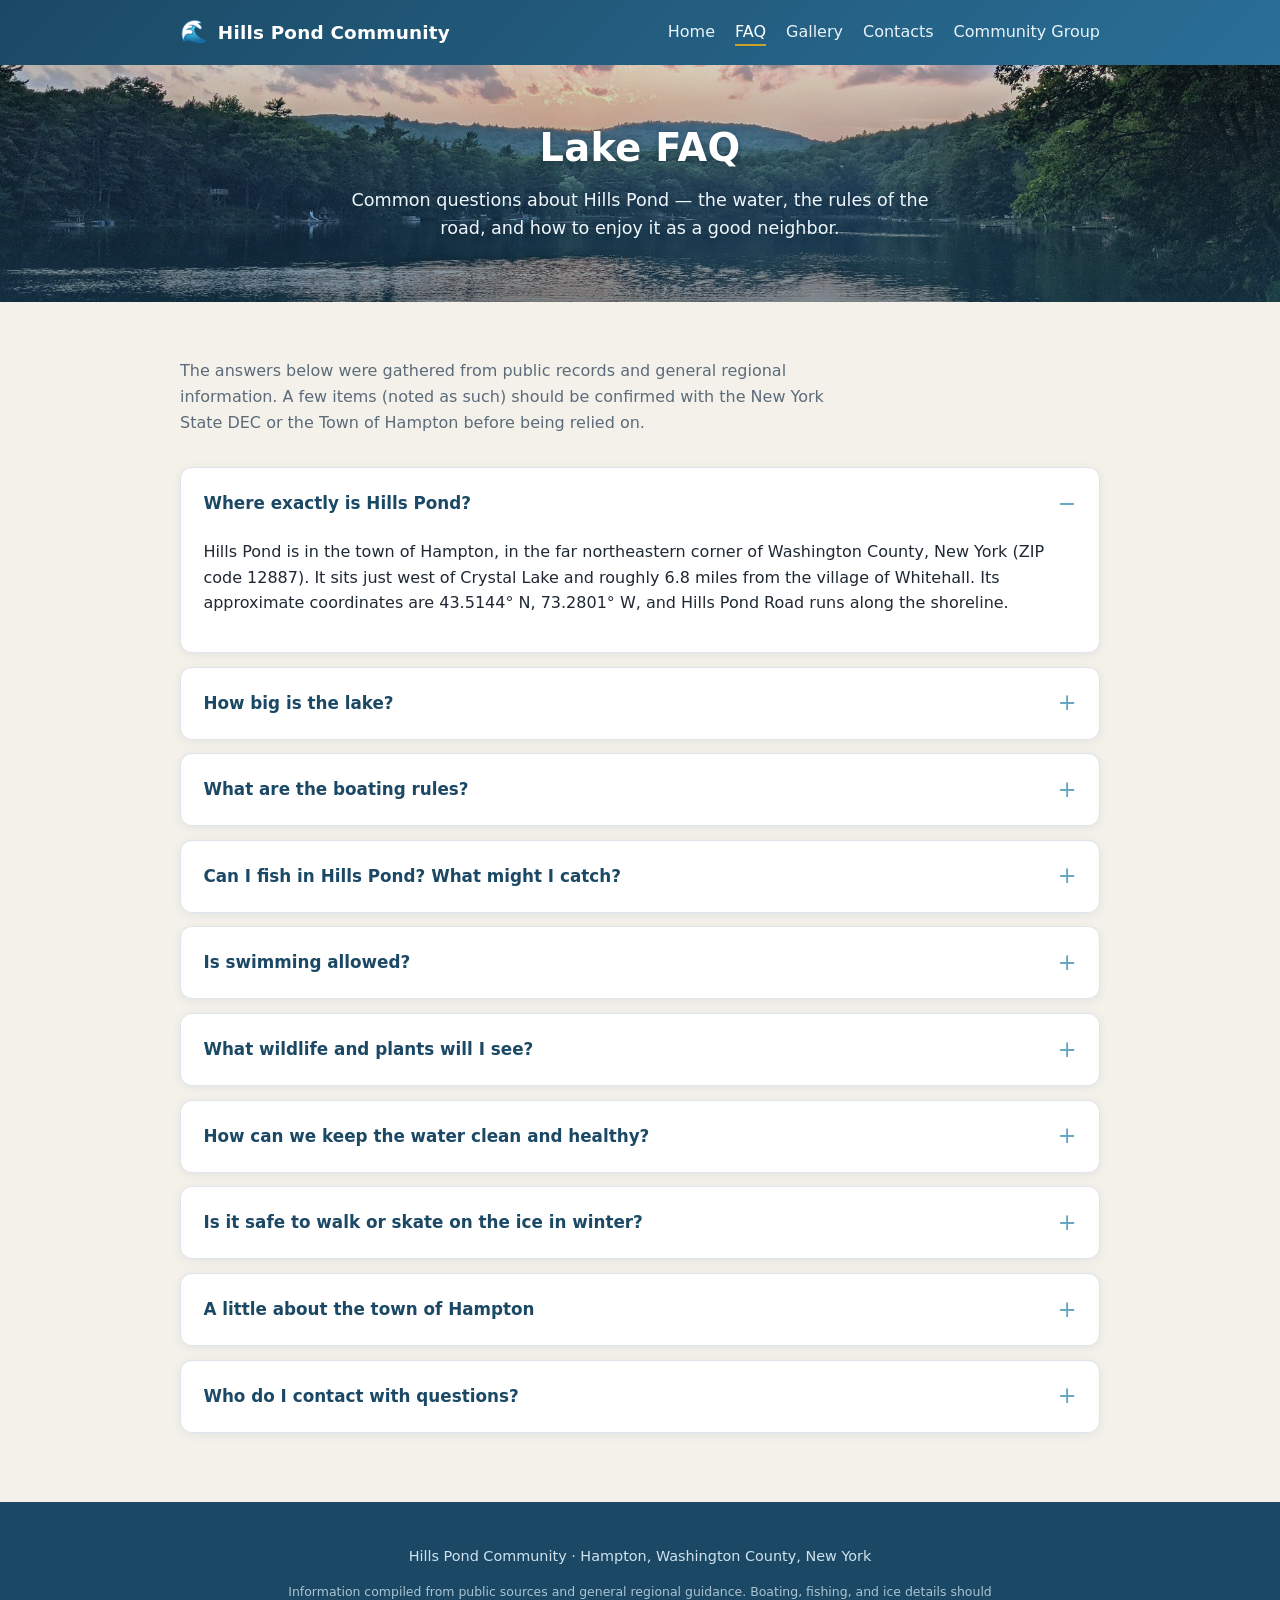
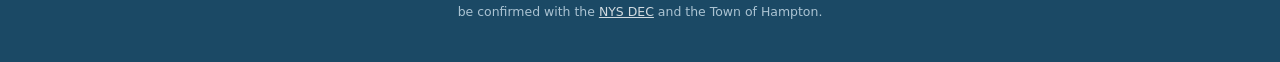
==== faq.html @ 96c2da01 "Hills Pond Community website: pages, photos, and gallery Co-Authored-By: Claude Opus 4.8 <noreply@an" ====
<!DOCTYPE html>
<html lang="en">
<head>
  <meta charset="UTF-8" />
  <meta name="viewport" content="width=device-width, initial-scale=1.0" />
  <title>FAQ &mdash; Hills Pond Community</title>
  <meta name="description" content="Frequently asked questions about Hills Pond in Hampton, New York: size, location, boating, fishing, wildlife, and ice safety." />
  <link rel="stylesheet" href="styles.css" />
</head>
<body>
  <header class="site-header">
    <nav class="nav">
      <a class="brand" href="index.html">
        <span class="mark">&#127754;</span>
        <span>Hills Pond Community</span>
      </a>
      <div class="nav-links">
        <a href="index.html">Home</a>
        <a href="faq.html" class="active">FAQ</a>
        <a href="gallery.html">Gallery</a>
        <a href="index.html#contacts">Contacts</a>
        <a href="index.html#group">Community Group</a>
      </div>
    </nav>
  </header>

  <section class="hero" style="--hero-img: url('images/lake-summer-sunset.jpg')">
    <h1>Lake FAQ</h1>
    <p>Common questions about Hills Pond &mdash; the water, the rules of the
       road, and how to enjoy it as a good neighbor.</p>
  </section>

  <main>
    <p class="faq-intro">
      The answers below were gathered from public records and general regional
      information. A few items (noted as such) should be confirmed with the
      New York State DEC or the Town of Hampton before being relied on.
    </p>

    <details class="faq" open>
      <summary>Where exactly is Hills Pond?</summary>
      <div class="answer">
        <p>
          Hills Pond is in the town of Hampton, in the far northeastern corner
          of Washington County, New York (ZIP code 12887). It sits just west of
          Crystal Lake and roughly 6.8 miles from the village of Whitehall. Its
          approximate coordinates are 43.5144&deg; N, 73.2801&deg; W, and Hills
          Pond Road runs along the shoreline.
        </p>
      </div>
    </details>

    <details class="faq">
      <summary>How big is the lake?</summary>
      <div class="answer">
        <p>
          Hills Pond covers about <strong>18 acres</strong>. It is a small,
          quiet lake &mdash; easy to paddle across, and intimate enough that
          most of the shoreline households know one another.
        </p>
        <p class="note">
          Maximum depth has not been confirmed from an official source; check
          with the NYS DEC for a depth/contour map if needed.
        </p>
      </div>
    </details>

    <details class="faq">
      <summary>What are the boating rules?</summary>
      <div class="answer">
        <p>
          <strong>Gas-powered motors are not permitted</strong> on Hills Pond.
          Boating is limited to non-gas craft &mdash; canoes, kayaks,
          paddleboards, rowboats, and electric trolling motors. This restriction
          is a big part of why the lake stays calm, clean, and quiet all year.
        </p>
        <p>
          Please give swimmers, anglers, and wildlife plenty of room, and keep
          noise to a minimum out of respect for neighboring households.
        </p>
      </div>
    </details>

    <details class="faq">
      <summary>Can I fish in Hills Pond? What might I catch?</summary>
      <div class="answer">
        <p>
          Yes. Lakes of
          this size and character in Washington County commonly hold warm-water
          species such as <strong>largemouth bass, yellow perch, sunfish, and
          bullhead</strong>, and some area waters also support trout.
        </p>
        <p>
          A valid New York State freshwater fishing license is required for
          anyone 16 and older. Always follow current NYS DEC seasons, size, and
          catch limits.
        </p>
        <p class="note">
          The exact species present in Hills Pond have not been confirmed from
          an official stocking/survey record &mdash; please verify with the
          NYS DEC. Licenses are available at
          <a href="https://dec.ny.gov/things-to-do/freshwater-fishing">dec.ny.gov</a>.
        </p>
      </div>
    </details>

    <details class="faq">
      <summary>Is swimming allowed?</summary>
      <div class="answer">
        <p>
          There is no public beach or lifeguard at Hills Pond &mdash; it is a
          private/residential lake, so swimming is generally from residents'
          own shoreline and is at your own risk. Watch out for changing depths,
          weeds, and cold spots, and never let children swim unsupervised.
        </p>
      </div>
    </details>

    <details class="faq">
      <summary>What wildlife and plants will I see?</summary>
      <div class="answer">
        <p>
          A quiet, motor-light lake like this is a haven for wildlife. Expect to
          see waterfowl such as ducks and geese, herons, turtles, frogs, and the
          occasional beaver or muskrat, along with songbirds and deer in the
          surrounding woods. Lily pads and shoreline reeds are part of a healthy
          lake ecosystem &mdash; please avoid disturbing them.
        </p>
      </div>
    </details>

    <details class="faq">
      <summary>How can we keep the water clean and healthy?</summary>
      <div class="answer">
        <p>A few neighborly habits go a long way:</p>
        <p>
          &bull; Avoid fertilizers, herbicides, and pesticides near the
          shoreline &mdash; nutrients run off into the lake and feed algae.<br />
          &bull; Maintain a buffer of natural plants along the bank.<br />
          &bull; Keep septic systems in good working order.<br />
          &bull; Clean, drain, and dry any boats or gear brought from other
          waters to prevent invasive species.<br />
          &bull; Carry out all trash and fishing line.
        </p>
      </div>
    </details>

    <details class="faq">
      <summary>Is it safe to walk or skate on the ice in winter?</summary>
      <div class="answer">
        <p>
          Ice is never guaranteed to be safe. Thickness varies across the lake
          due to springs, inflows, and currents. As a general guideline, the
          NYS DEC suggests at least 4 inches of clear, solid ice for walking and
          more for groups or vehicles &mdash; but always test conditions
          yourself and never go out alone. When in doubt, stay off.
        </p>
      </div>
    </details>

    <details class="faq">
      <summary>A little about the town of Hampton</summary>
      <div class="answer">
        <p>
          The town of Hampton was formed in 1786 and sits in the northeastern
          corner of Washington County, sharing its eastern border with Vermont
          along the Poultney River. It is a small rural community &mdash; home to
          fewer than a thousand residents &mdash; with deep roots dating back to
          settlers from Massachusetts and Connecticut.
        </p>
      </div>
    </details>

    <details class="faq">
      <summary>Who do I contact with questions?</summary>
      <div class="answer">
        <p>
          Start with the <a href="index.html#contacts">neighbor contacts Google
          Doc</a> or post to the <a href="index.html#group">community Google
          Group</a> from the home page. For official matters, the Town of
          Hampton and the NYS DEC are the authoritative sources.
        </p>
      </div>
    </details>
  </main>

  <footer class="site-footer">
    <p>Hills Pond Community &middot; Hampton, Washington County, New York</p>
    <p class="sources">
      Information compiled from public sources and general regional guidance.
      Boating, fishing, and ice details should be confirmed with the
      <a href="https://dec.ny.gov/">NYS DEC</a> and the Town of Hampton.
    </p>
  </footer>
</body>
</html>
---- styles.css ----
:root {
  --water-deep: #1b4965;
  --water: #2a6f97;
  --water-light: #61a5c2;
  --reed: #386641;
  --sand: #f4f1ea;
  --paper: #ffffff;
  --ink: #1f2933;
  --muted: #5b6b7a;
  --line: #dfe5ec;
  --accent: #c9a227;
  --shadow: 0 2px 10px rgba(27, 73, 101, 0.08);
  --radius: 12px;
}

* {
  box-sizing: border-box;
}

html {
  scroll-behavior: smooth;
}

body {
  margin: 0;
  font-family: "Segoe UI", system-ui, -apple-system, Roboto, Helvetica, Arial, sans-serif;
  color: var(--ink);
  background: var(--sand);
  line-height: 1.6;
}

a {
  color: var(--water);
}

a:hover {
  color: var(--water-deep);
}

/* ---------- Header / Nav ---------- */
.site-header {
  background: linear-gradient(135deg, var(--water-deep), var(--water));
  color: #fff;
  box-shadow: var(--shadow);
}

.nav {
  max-width: 960px;
  margin: 0 auto;
  display: flex;
  align-items: center;
  justify-content: space-between;
  flex-wrap: wrap;
  gap: 0.5rem;
  padding: 0.9rem 1.25rem;
}

.brand {
  display: flex;
  align-items: center;
  gap: 0.6rem;
  font-weight: 700;
  font-size: 1.15rem;
  color: #fff;
  text-decoration: none;
  letter-spacing: 0.2px;
}

.brand .mark {
  font-size: 1.4rem;
}

.nav-links {
  display: flex;
  gap: 1.25rem;
  flex-wrap: wrap;
}

.nav-links a {
  color: #eaf3f8;
  text-decoration: none;
  font-weight: 500;
}

.nav-links a:hover,
.nav-links a.active {
  color: #fff;
  border-bottom: 2px solid var(--accent);
}

/* ---------- Hero ---------- */
.hero {
  position: relative;
  color: #fff;
  text-align: center;
  padding: 3.25rem 1.25rem 3.75rem;
  background: linear-gradient(180deg, var(--water) 0%, var(--water-light) 100%);
  overflow: hidden;
}

.hero::before {
  content: "";
  position: absolute;
  inset: 0;
  background-image: var(--hero-img, url("images/lake-sunset-fire.jpg"));
  background-size: cover;
  background-position: center 50%;
  opacity: 1;
}

.hero::after {
  content: "";
  position: absolute;
  inset: 0;
  background: linear-gradient(180deg, rgba(27, 73, 101, 0.15), rgba(27, 73, 101, 0.55));
}

.hero > * {
  position: relative;
  z-index: 1;
  text-shadow: 0 1px 6px rgba(15, 40, 56, 0.45);
}

.hero h1 {
  margin: 0 0 0.5rem;
  font-size: 2.4rem;
  letter-spacing: 0.3px;
}

.hero p {
  margin: 0 auto;
  max-width: 620px;
  font-size: 1.1rem;
  color: #eef6fb;
}

.hero .location {
  display: inline-block;
  margin-top: 1.25rem;
  font-size: 0.95rem;
  font-weight: 600;
  color: #fff;
  text-decoration: none;
  background: rgba(255, 255, 255, 0.18);
  border: 1px solid rgba(255, 255, 255, 0.5);
  border-radius: 999px;
  padding: 0.5rem 1.1rem;
  transition: background 0.15s ease, transform 0.15s ease;
}

.hero .location:hover {
  background: rgba(255, 255, 255, 0.32);
  transform: translateY(-1px);
}

/* ---------- Layout ---------- */
main {
  max-width: 960px;
  margin: 0 auto;
  padding: 2.5rem 1.25rem 3.5rem;
}

.section-title {
  font-size: 1.5rem;
  color: var(--water-deep);
  margin: 0 0 1.25rem;
  border-bottom: 2px solid var(--line);
  padding-bottom: 0.5rem;
}

/* ---------- Catalog cards ---------- */
.cards {
  display: grid;
  grid-template-columns: repeat(auto-fit, minmax(240px, 1fr));
  gap: 1.25rem;
  margin-bottom: 2.5rem;
}

.card {
  background: var(--paper);
  border: 1px solid var(--line);
  border-radius: var(--radius);
  box-shadow: var(--shadow);
  display: flex;
  flex-direction: column;
  overflow: hidden;
  transition: transform 0.15s ease, box-shadow 0.15s ease;
}

.card-img {
  display: block;
  width: 100%;
  height: 150px;
  object-fit: cover;
  background: #dff0f7;
}

.card-body {
  padding: 1.4rem 1.5rem 1.5rem;
  display: flex;
  flex-direction: column;
  flex-grow: 1;
}

.card:hover {
  transform: translateY(-3px);
  box-shadow: 0 8px 20px rgba(27, 73, 101, 0.14);
}

.card .icon {
  font-size: 1.8rem;
  margin-bottom: 0.5rem;
}

.card h3 {
  margin: 0 0 0.4rem;
  color: var(--water-deep);
  font-size: 1.15rem;
}

.card p {
  margin: 0 0 1.1rem;
  color: var(--muted);
  font-size: 0.95rem;
  flex-grow: 1;
}

.btn {
  display: inline-block;
  background: var(--water);
  color: #fff;
  text-decoration: none;
  padding: 0.55rem 1.1rem;
  border-radius: 8px;
  font-weight: 600;
  font-size: 0.92rem;
  text-align: center;
  transition: background 0.15s ease;
}

.btn:hover {
  background: var(--water-deep);
  color: #fff;
}

.btn.secondary {
  background: var(--reed);
}

.btn.secondary:hover {
  background: #2c4f33;
}

/* ---------- Map embed ---------- */
.map-embed {
  margin: 1.75rem 0 0.5rem;
  background: var(--paper);
  border: 1px solid var(--line);
  border-radius: var(--radius);
  overflow: hidden;
  box-shadow: var(--shadow);
}

.map-embed iframe {
  display: block;
  width: 100%;
  height: 360px;
  border: 0;
}

.map-embed figcaption {
  padding: 0.7rem 1rem;
  font-size: 0.88rem;
  color: var(--muted);
  text-align: center;
}

/* ---------- Gallery ---------- */
.gallery {
  display: grid;
  grid-template-columns: repeat(auto-fit, minmax(220px, 1fr));
  gap: 1.25rem;
  margin-bottom: 1rem;
}

.gallery figure {
  margin: 0;
  background: var(--paper);
  border: 1px solid var(--line);
  border-radius: var(--radius);
  overflow: hidden;
  box-shadow: var(--shadow);
}

.gallery img {
  display: block;
  width: 100%;
  height: 180px;
  object-fit: cover;
}

.gallery figcaption {
  padding: 0.7rem 1rem;
  font-size: 0.88rem;
  color: var(--muted);
  text-align: center;
}

/* ---------- Placeholder badge ---------- */
.badge {
  display: inline-block;
  background: #fdf6e3;
  color: #8a6d00;
  border: 1px dashed var(--accent);
  border-radius: 6px;
  font-size: 0.72rem;
  font-weight: 600;
  text-transform: uppercase;
  letter-spacing: 0.5px;
  padding: 0.1rem 0.45rem;
  margin-left: 0.4rem;
  vertical-align: middle;
}

.setup-note {
  background: #fdf6e3;
  border-left: 4px solid var(--accent);
  border-radius: 8px;
  padding: 1rem 1.25rem;
  margin: 0 0 2rem;
  color: #6b5600;
  font-size: 0.92rem;
}

.setup-note strong {
  color: #5a4800;
}

.setup-note code {
  background: #f6ecca;
  padding: 0.1rem 0.35rem;
  border-radius: 4px;
  font-size: 0.85em;
}

/* ---------- FAQ ---------- */
.faq-intro {
  color: var(--muted);
  max-width: 680px;
  margin-bottom: 2rem;
}

details.faq {
  background: var(--paper);
  border: 1px solid var(--line);
  border-radius: var(--radius);
  margin-bottom: 0.85rem;
  box-shadow: var(--shadow);
  overflow: hidden;
}

details.faq summary {
  cursor: pointer;
  padding: 1.1rem 1.4rem;
  font-weight: 600;
  color: var(--water-deep);
  font-size: 1.05rem;
  list-style: none;
  display: flex;
  justify-content: space-between;
  align-items: center;
  gap: 1rem;
}

details.faq summary::-webkit-details-marker {
  display: none;
}

details.faq summary::after {
  content: "+";
  color: var(--water-light);
  font-size: 1.4rem;
  font-weight: 400;
  transition: transform 0.2s ease;
}

details.faq[open] summary::after {
  content: "\2212";
}

details.faq .answer {
  padding: 0 1.4rem 1.25rem;
  color: var(--ink);
}

details.faq .answer p:first-child {
  margin-top: 0;
}

.note {
  font-size: 0.85rem;
  color: var(--muted);
  font-style: italic;
}

.note code {
  background: #eef2f6;
  padding: 0.1rem 0.35rem;
  border-radius: 4px;
  font-style: normal;
  font-size: 0.88em;
}

/* ---------- Footer ---------- */
.site-footer {
  background: var(--water-deep);
  color: #cfe2ee;
  text-align: center;
  padding: 1.75rem 1.25rem;
  font-size: 0.9rem;
}

.site-footer a {
  color: #fff;
}

.site-footer .sources {
  margin-top: 0.75rem;
  font-size: 0.78rem;
  opacity: 0.8;
  max-width: 720px;
  margin-left: auto;
  margin-right: auto;
}

@media (max-width: 540px) {
  .hero h1 {
    font-size: 1.9rem;
  }
  .nav {
    justify-content: center;
  }
}
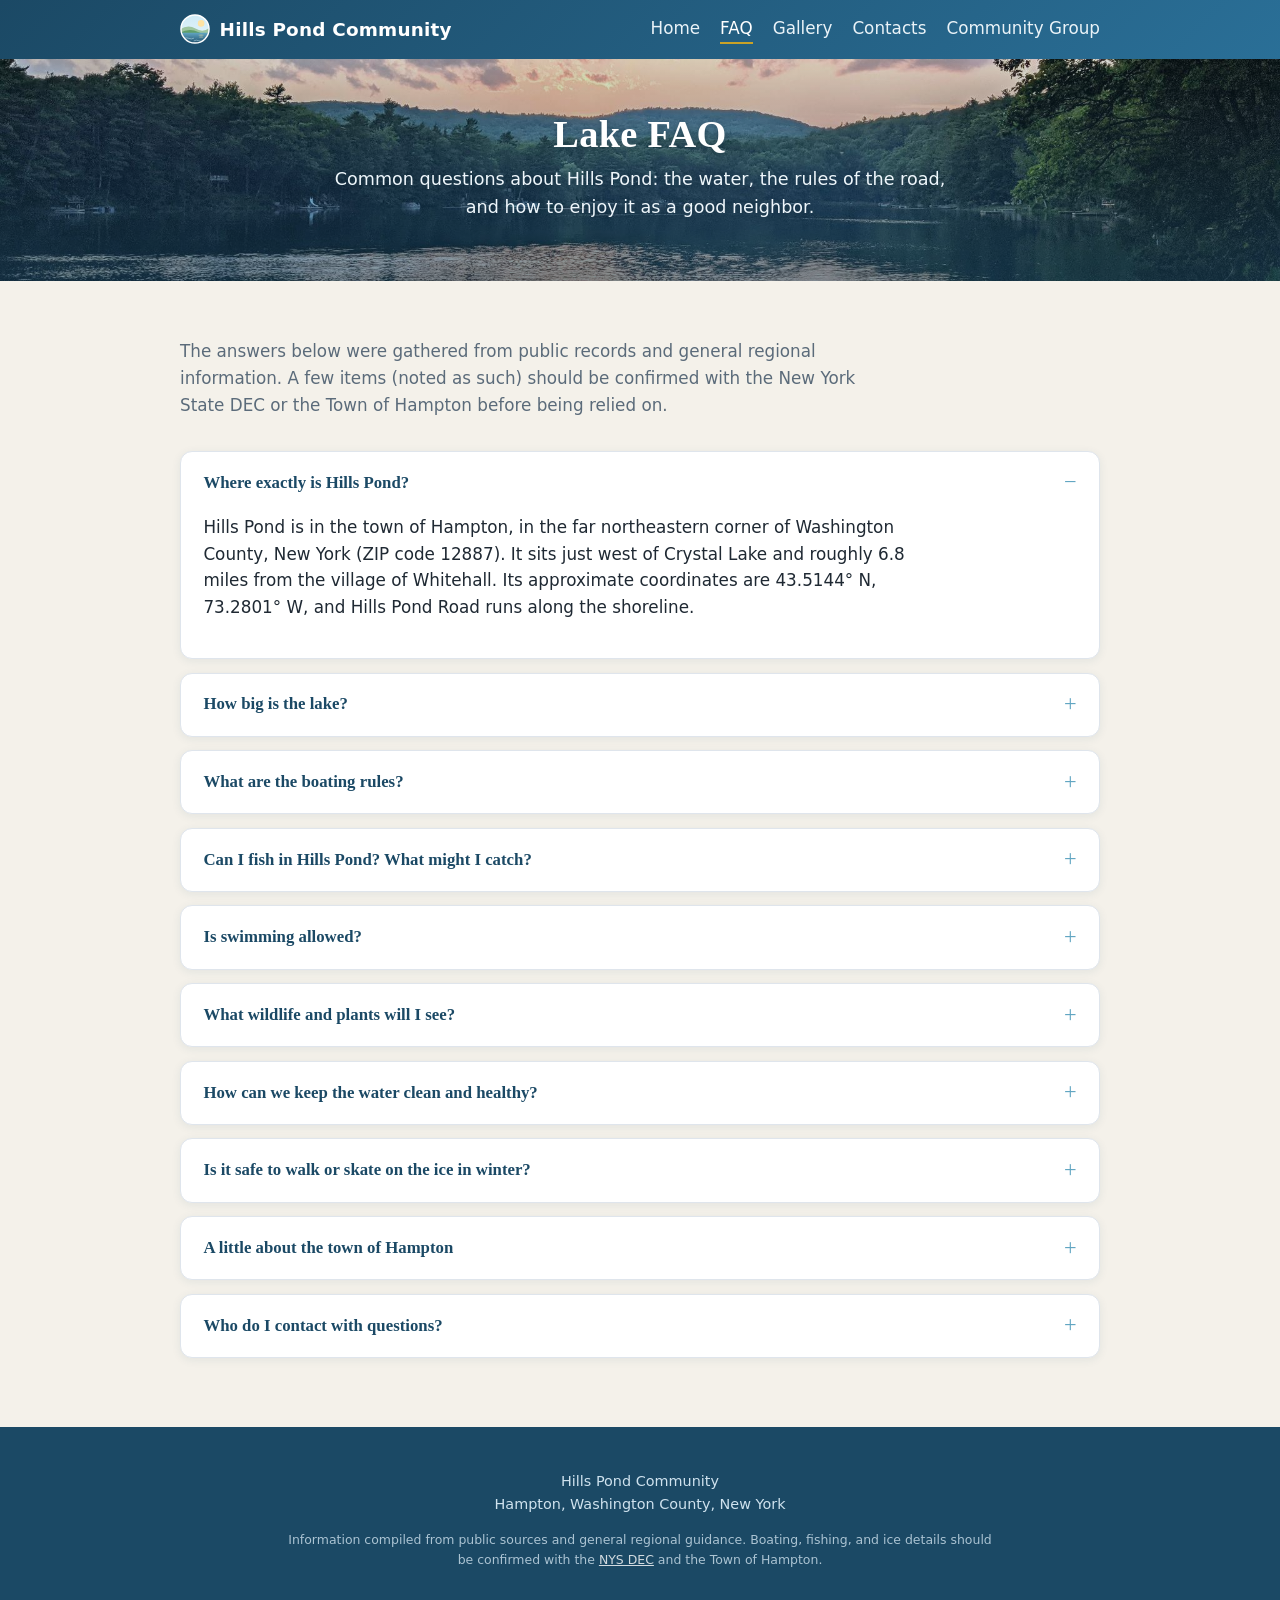
==== commit 25ae52ae: "Wire in contacts sheet, security notes, brand logo/buttons, typography, and location/banner tweaks C" ====
--- a/faq.html
+++ b/faq.html
@@ -3,7 +3,7 @@
 <head>
   <meta charset="UTF-8" />
   <meta name="viewport" content="width=device-width, initial-scale=1.0" />
-  <title>FAQ &mdash; Hills Pond Community</title>
+  <title>FAQ | Hills Pond Community</title>
   <meta name="description" content="Frequently asked questions about Hills Pond in Hampton, New York: size, location, boating, fishing, wildlife, and ice safety." />
   <link rel="stylesheet" href="styles.css" />
 </head>
@@ -11,7 +11,7 @@
   <header class="site-header">
     <nav class="nav">
       <a class="brand" href="index.html">
-        <span class="mark">&#127754;</span>
+        <img class="mark" src="images/logo.svg" alt="" />
         <span>Hills Pond Community</span>
       </a>
       <div class="nav-links">
@@ -26,7 +26,7 @@
 
   <section class="hero" style="--hero-img: url('images/lake-summer-sunset.jpg')">
     <h1>Lake FAQ</h1>
-    <p>Common questions about Hills Pond &mdash; the water, the rules of the
+    <p>Common questions about Hills Pond: the water, the rules of the
        road, and how to enjoy it as a good neighbor.</p>
   </section>
 
@@ -55,7 +55,7 @@
       <div class="answer">
         <p>
           Hills Pond covers about <strong>18 acres</strong>. It is a small,
-          quiet lake &mdash; easy to paddle across, and intimate enough that
+          quiet lake, easy to paddle across, and intimate enough that
           most of the shoreline households know one another.
         </p>
         <p class="note">
@@ -70,7 +70,7 @@
       <div class="answer">
         <p>
           <strong>Gas-powered motors are not permitted</strong> on Hills Pond.
-          Boating is limited to non-gas craft &mdash; canoes, kayaks,
+          Boating is limited to non-gas craft: canoes, kayaks,
           paddleboards, rowboats, and electric trolling motors. This restriction
           is a big part of why the lake stays calm, clean, and quiet all year.
         </p>
@@ -97,7 +97,7 @@
         </p>
         <p class="note">
           The exact species present in Hills Pond have not been confirmed from
-          an official stocking/survey record &mdash; please verify with the
+          an official stocking/survey record, so please verify with the
           NYS DEC. Licenses are available at
           <a href="https://dec.ny.gov/things-to-do/freshwater-fishing">dec.ny.gov</a>.
         </p>
@@ -108,7 +108,7 @@
       <summary>Is swimming allowed?</summary>
       <div class="answer">
         <p>
-          There is no public beach or lifeguard at Hills Pond &mdash; it is a
+          There is no public beach or lifeguard at Hills Pond. It is a
           private/residential lake, so swimming is generally from residents'
           own shoreline and is at your own risk. Watch out for changing depths,
           weeds, and cold spots, and never let children swim unsupervised.
@@ -124,7 +124,7 @@
           see waterfowl such as ducks and geese, herons, turtles, frogs, and the
           occasional beaver or muskrat, along with songbirds and deer in the
           surrounding woods. Lily pads and shoreline reeds are part of a healthy
-          lake ecosystem &mdash; please avoid disturbing them.
+          lake ecosystem, so please avoid disturbing them.
         </p>
       </div>
     </details>
@@ -135,7 +135,7 @@
         <p>A few neighborly habits go a long way:</p>
         <p>
           &bull; Avoid fertilizers, herbicides, and pesticides near the
-          shoreline &mdash; nutrients run off into the lake and feed algae.<br />
+          shoreline, since nutrients run off into the lake and feed algae.<br />
           &bull; Maintain a buffer of natural plants along the bank.<br />
           &bull; Keep septic systems in good working order.<br />
           &bull; Clean, drain, and dry any boats or gear brought from other
@@ -152,7 +152,7 @@
           Ice is never guaranteed to be safe. Thickness varies across the lake
           due to springs, inflows, and currents. As a general guideline, the
           NYS DEC suggests at least 4 inches of clear, solid ice for walking and
-          more for groups or vehicles &mdash; but always test conditions
+          more for groups or vehicles, but always test conditions
           yourself and never go out alone. When in doubt, stay off.
         </p>
       </div>
@@ -164,8 +164,8 @@
         <p>
           The town of Hampton was formed in 1786 and sits in the northeastern
           corner of Washington County, sharing its eastern border with Vermont
-          along the Poultney River. It is a small rural community &mdash; home to
-          fewer than a thousand residents &mdash; with deep roots dating back to
+          along the Poultney River. It is a small rural community, home to
+          fewer than a thousand residents, with deep roots dating back to
           settlers from Massachusetts and Connecticut.
         </p>
       </div>
@@ -185,7 +185,7 @@
   </main>
 
   <footer class="site-footer">
-    <p>Hills Pond Community &middot; Hampton, Washington County, New York</p>
+    <p>Hills Pond Community<br />Hampton, Washington County, New York</p>
     <p class="sources">
       Information compiled from public sources and general regional guidance.
       Boating, fishing, and ice details should be confirmed with the
--- a/styles.css
+++ b/styles.css
@@ -26,7 +26,10 @@
   font-family: "Segoe UI", system-ui, -apple-system, Roboto, Helvetica, Arial, sans-serif;
   color: var(--ink);
   background: var(--sand);
+  font-size: 1.05rem;
   line-height: 1.6;
+  -webkit-font-smoothing: antialiased;
+  text-rendering: optimizeLegibility;
 }
 
 a {
@@ -35,6 +38,16 @@
 
 a:hover {
   color: var(--water-deep);
+}
+
+/* Serif headings for warmth and clearer hierarchy (no web-font download) */
+h1, h2, h3,
+.hero h1,
+.section-title,
+.card h3,
+details.faq summary {
+  font-family: Georgia, "Iowan Old Style", "Palatino Linotype", "Times New Roman", serif;
+  line-height: 1.2;
 }
 
 /* ---------- Header / Nav ---------- */
@@ -66,8 +79,16 @@
   letter-spacing: 0.2px;
 }
 
+.brand:hover {
+  color: #fff;
+  opacity: 0.92;
+}
+
 .brand .mark {
-  font-size: 1.4rem;
+  width: 30px;
+  height: 30px;
+  display: block;
+  flex: 0 0 auto;
 }
 
 .nav-links {
@@ -134,30 +155,17 @@
   color: #eef6fb;
 }
 
-.hero .location {
-  display: inline-block;
-  margin-top: 1.25rem;
-  font-size: 0.95rem;
-  font-weight: 600;
-  color: #fff;
-  text-decoration: none;
-  background: rgba(255, 255, 255, 0.18);
-  border: 1px solid rgba(255, 255, 255, 0.5);
-  border-radius: 999px;
-  padding: 0.5rem 1.1rem;
-  transition: background 0.15s ease, transform 0.15s ease;
-}
-
-.hero .location:hover {
-  background: rgba(255, 255, 255, 0.32);
-  transform: translateY(-1px);
-}
-
 /* ---------- Layout ---------- */
 main {
   max-width: 960px;
   margin: 0 auto;
   padding: 2.5rem 1.25rem 3.5rem;
+}
+
+/* Cap prose at a comfortable reading measure (~60-75 characters) */
+main > p,
+.faq .answer p {
+  max-width: 68ch;
 }
 
 .section-title {
@@ -225,12 +233,31 @@
   flex-grow: 1;
 }
 
+.secure-note {
+  flex-grow: 0;
+  font-size: 0.82rem;
+  color: var(--reed);
+  background: #eef5ef;
+  border: 1px solid #d4e6d7;
+  border-radius: 8px;
+  padding: 0.5rem 0.7rem;
+  margin: 0 0 1.1rem;
+  line-height: 1.45;
+}
+
+.secure-note strong {
+  color: #2c4f33;
+}
+
 .btn {
-  display: inline-block;
+  display: inline-flex;
+  align-items: center;
+  justify-content: center;
+  gap: 0.55rem;
   background: var(--water);
   color: #fff;
   text-decoration: none;
-  padding: 0.55rem 1.1rem;
+  padding: 0.6rem 1.1rem;
   border-radius: 8px;
   font-weight: 600;
   font-size: 0.92rem;
@@ -243,12 +270,19 @@
   color: #fff;
 }
 
-.btn.secondary {
-  background: var(--reed);
-}
-
-.btn.secondary:hover {
-  background: #2c4f33;
+.btn-icon {
+  width: 26px;
+  height: 26px;
+  flex: 0 0 auto;
+  background: #fff;
+  border-radius: 5px;
+  padding: 3px;
+  box-sizing: border-box;
+}
+
+/* The three resource-card actions share one consistent full-width button */
+.card-body .btn {
+  width: 100%;
 }
 
 /* ---------- Map embed ---------- */
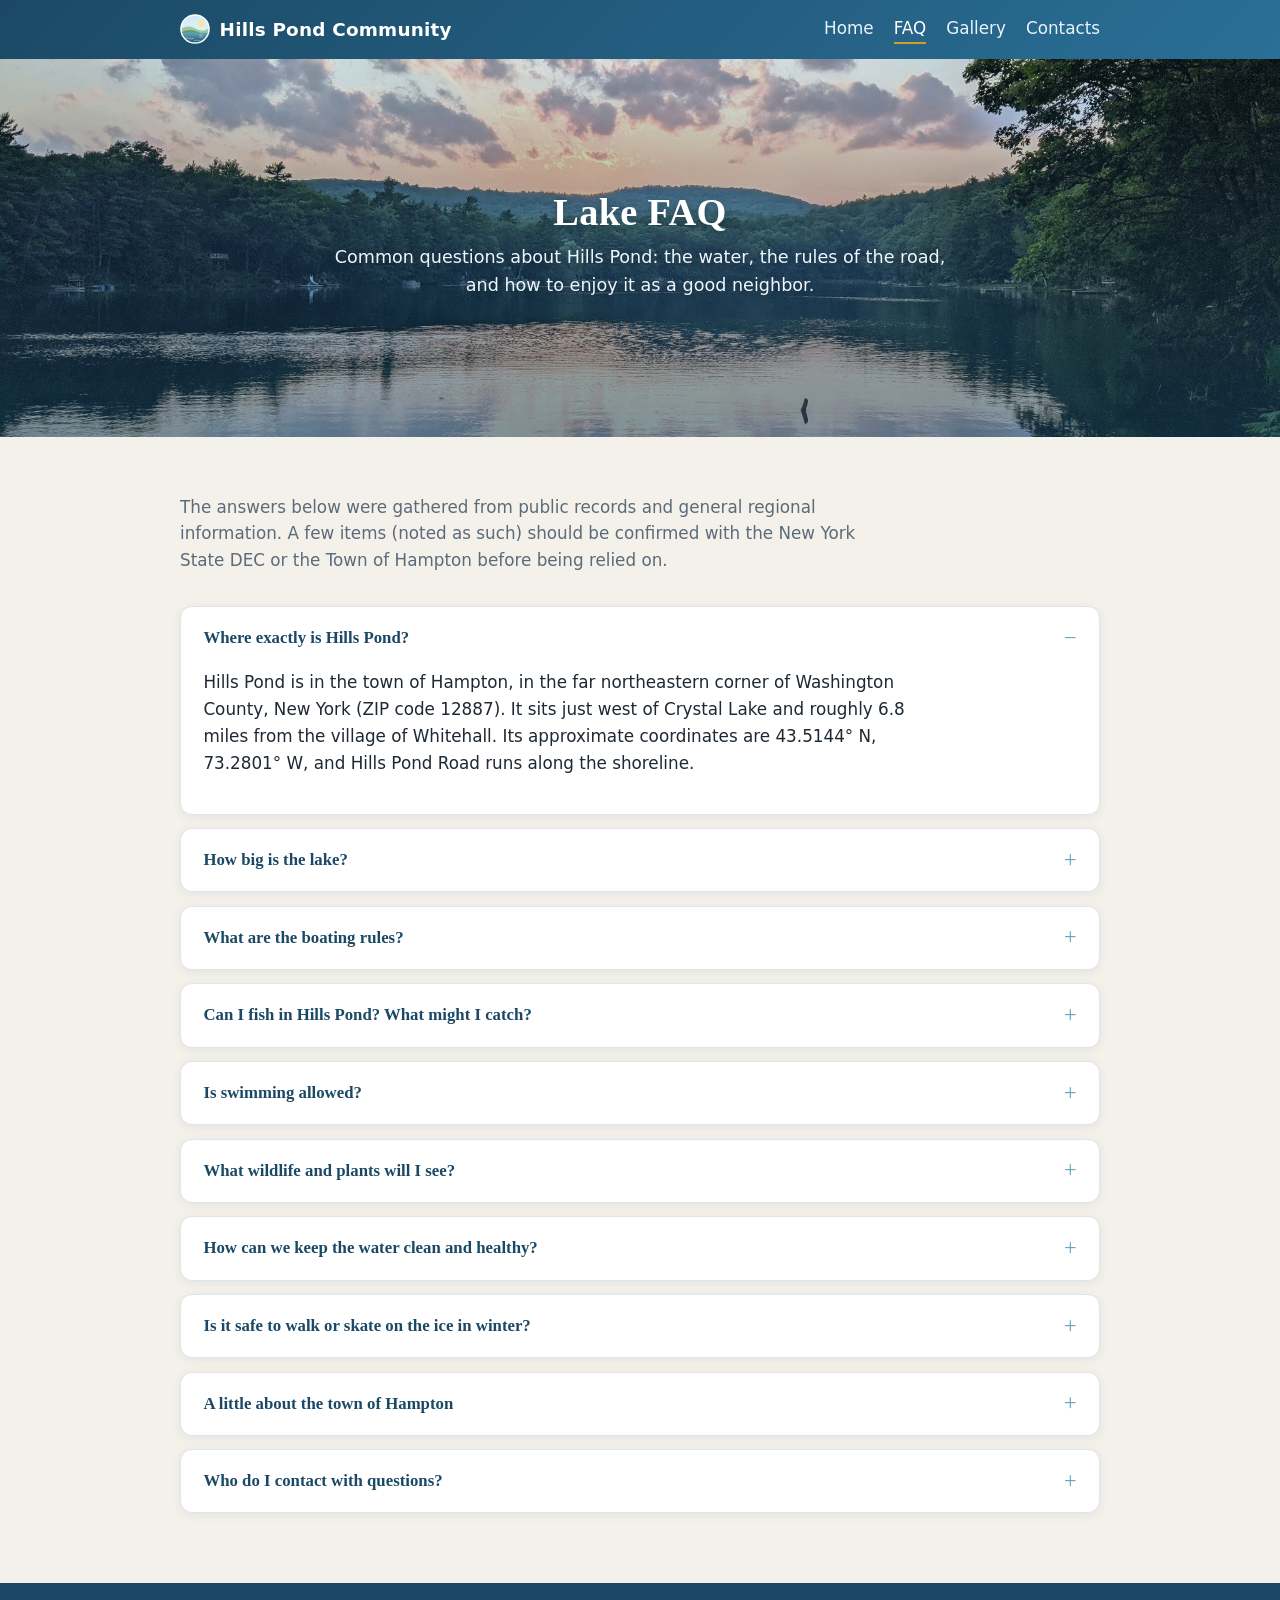
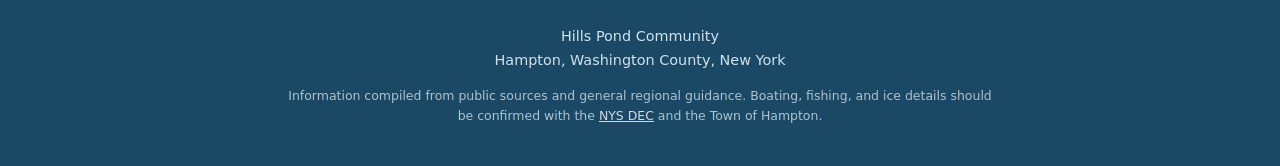
==== commit 8d34feb4: "Remove Community Group placeholder, add gallery lightbox and favicon - Drop the unfinished Google Gr" ====
--- a/faq.html
+++ b/faq.html
@@ -5,6 +5,7 @@
   <meta name="viewport" content="width=device-width, initial-scale=1.0" />
   <title>FAQ | Hills Pond Community</title>
   <meta name="description" content="Frequently asked questions about Hills Pond in Hampton, New York: size, location, boating, fishing, wildlife, and ice safety." />
+  <link rel="icon" type="image/svg+xml" href="images/logo.svg" />
   <link rel="stylesheet" href="styles.css" />
 </head>
 <body>
@@ -19,7 +20,6 @@
         <a href="faq.html" class="active">FAQ</a>
         <a href="gallery.html">Gallery</a>
         <a href="index.html#contacts">Contacts</a>
-        <a href="index.html#group">Community Group</a>
       </div>
     </nav>
   </header>
@@ -176,8 +176,7 @@
       <div class="answer">
         <p>
           Start with the <a href="index.html#contacts">neighbor contacts Google
-          Doc</a> or post to the <a href="index.html#group">community Google
-          Group</a> from the home page. For official matters, the Town of
+          Doc</a> from the home page. For official matters, the Town of
           Hampton and the NYS DEC are the authoritative sources.
         </p>
       </div>
--- a/styles.css
+++ b/styles.css
@@ -115,6 +115,11 @@
   color: #fff;
   text-align: center;
   padding: 3.25rem 1.25rem 3.75rem;
+  min-height: 42vh;
+  display: flex;
+  flex-direction: column;
+  justify-content: center;
+  align-items: center;
   background: linear-gradient(180deg, var(--water) 0%, var(--water-light) 100%);
   overflow: hidden;
 }
@@ -475,3 +480,103 @@
     justify-content: center;
   }
 }
+
+/* ---------- Lightbox ---------- */
+.lightbox {
+  position: fixed;
+  inset: 0;
+  background: rgba(15, 30, 41, 0.92);
+  display: flex;
+  align-items: center;
+  justify-content: center;
+  padding: 2rem;
+  opacity: 0;
+  visibility: hidden;
+  transition: opacity 0.2s ease;
+  z-index: 1000;
+}
+
+.lightbox.open {
+  opacity: 1;
+  visibility: visible;
+}
+
+body.lightbox-active {
+  overflow: hidden;
+}
+
+.lightbox-content {
+  margin: 0;
+  max-width: min(90vw, 1100px);
+  max-height: 90vh;
+  display: flex;
+  flex-direction: column;
+  align-items: center;
+}
+
+.lightbox-img {
+  display: block;
+  max-width: 100%;
+  max-height: 80vh;
+  object-fit: contain;
+  border-radius: 8px;
+  box-shadow: 0 12px 40px rgba(0, 0, 0, 0.5);
+}
+
+.lightbox-caption {
+  color: #eef6fb;
+  font-size: 0.95rem;
+  margin-top: 0.9rem;
+  text-align: center;
+}
+
+.lightbox-close,
+.lightbox-prev,
+.lightbox-next {
+  position: fixed;
+  background: rgba(255, 255, 255, 0.12);
+  border: none;
+  color: #fff;
+  cursor: pointer;
+  border-radius: 50%;
+  width: 44px;
+  height: 44px;
+  font-size: 1.5rem;
+  line-height: 1;
+  display: flex;
+  align-items: center;
+  justify-content: center;
+  transition: background 0.15s ease;
+}
+
+.lightbox-close:hover,
+.lightbox-prev:hover,
+.lightbox-next:hover {
+  background: rgba(255, 255, 255, 0.25);
+}
+
+.lightbox-close {
+  top: 1.25rem;
+  right: 1.25rem;
+}
+
+.lightbox-prev {
+  left: 1.25rem;
+  top: 50%;
+  transform: translateY(-50%);
+}
+
+.lightbox-next {
+  right: 1.25rem;
+  top: 50%;
+  transform: translateY(-50%);
+}
+
+@media (max-width: 540px) {
+  .lightbox-prev,
+  .lightbox-next {
+    width: 38px;
+    height: 38px;
+    font-size: 1.25rem;
+  }
+}
